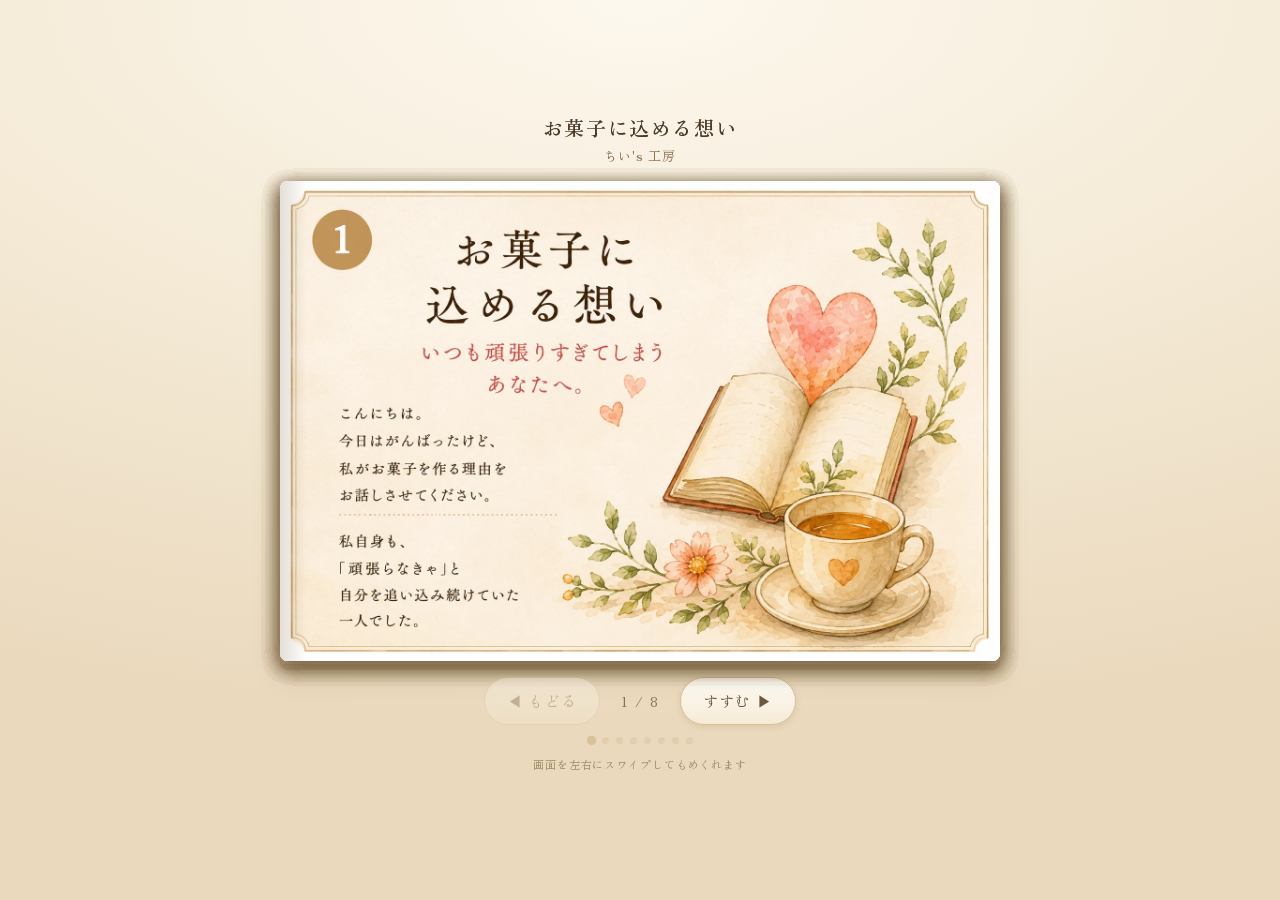
==== ehon/index.html @ 25003cfd "絵本アプリ「お菓子に込める想い」を ehon/ に追加 ちい's工房のストーリー7枚を、ボタン・スワイプ・タップでめくれる 絵本形式にしたページ。リットリンクから開く用。  Co-Authored-B" ====
<!DOCTYPE html>
<html lang="ja">
<head>
<meta charset="UTF-8">
<meta name="viewport" content="width=device-width, initial-scale=1.0, viewport-fit=cover">
<title>お菓子に込める想い｜ちい's工房</title>
<meta property="og:title" content="お菓子に込める想い｜ちい's工房">
<meta property="og:description" content="いつも頑張りすぎてしまうあなたへ。私がお菓子を作る理由をお話しさせてください。">
<meta name="theme-color" content="#f6efe2">
<link rel="preconnect" href="https://fonts.googleapis.com">
<link rel="preconnect" href="https://fonts.gstatic.com" crossorigin>
<link href="https://fonts.googleapis.com/css2?family=Zen+Old+Mincho:wght@400;600&display=swap" rel="stylesheet">
<style>
  :root{
    --paper:#f7efdf;
    --paper-2:#efe3cd;
    --ink:#4a3a28;
    --gold:#b08d57;
    --gold-soft:#d9c199;
    --shadow:rgba(120,95,60,.28);
  }
  *{box-sizing:border-box;-webkit-tap-highlight-color:transparent}
  html,body{margin:0;padding:0;overflow-x:hidden}
  body{
    min-height:100svh;
    background:radial-gradient(120% 80% at 50% 0%, #fdf8ee 0%, #f3e8d3 55%, #ead9bd 100%);
    color:var(--ink);
    font-family:"Zen Old Mincho","Yu Mincho","YuMincho","Hiragino Mincho ProN",serif;
    display:flex;flex-direction:column;align-items:center;justify-content:center;
    padding:14px 10px 18px;
    overflow-x:hidden;
  }

  .head{text-align:center;margin-bottom:10px}
  .head h1{font-size:clamp(15px,4.2vw,20px);font-weight:600;margin:0;letter-spacing:.08em}
  .head p{margin:4px 0 0;font-size:clamp(11px,3vw,13px);color:#8a7351;letter-spacing:.06em}

  /* ===== 本 ===== */
  .stage{
    position:relative;
    width:min(94vw,720px);
    aspect-ratio:1512/1008;   /* 画像の比率（3:2） */
    perspective:1800px;
    margin:6px auto 0;
  }
  /* 本の下に敷く紙の束（厚みの演出） */
  .stage::before{
    content:"";position:absolute;inset:0;border-radius:8px;
    background:var(--paper-2);
    box-shadow:0 10px 26px var(--shadow), 0 2px 0 #e3d3b6, 0 4px 0 #dccaa9, 0 6px 0 #d5c19d;
    transform:translateY(3px);
  }

  .page{
    position:absolute;inset:0;
    transform-origin:left center;
    transform-style:preserve-3d;
    transition:transform .78s cubic-bezier(.62,.03,.35,1);
    border-radius:8px;
    will-change:transform;
  }
  .page.flipped{transform:rotateY(-180deg)}
  .face{
    position:absolute;inset:0;
    backface-visibility:hidden;-webkit-backface-visibility:hidden;
    border-radius:8px;overflow:hidden;
    background:var(--paper);
    box-shadow:0 6px 18px var(--shadow);
  }
  .face img{width:100%;height:100%;object-fit:contain;display:block;background:var(--paper)}
  /* ページの背面（めくった時に見える紙の裏） */
  .face.back{
    transform:rotateY(180deg);
    background:linear-gradient(90deg, rgba(0,0,0,.10), rgba(0,0,0,0) 22%), var(--paper-2);
  }
  /* 綴じ側の影 */
  .face.front::after{
    content:"";position:absolute;left:0;top:0;bottom:0;width:26px;
    background:linear-gradient(90deg, rgba(120,95,60,.20), rgba(120,95,60,0));
    pointer-events:none;
  }

  /* 画像がまだ無いときの案内 */
  .placeholder{
    position:absolute;inset:0;display:none;
    align-items:center;justify-content:center;text-align:center;
    padding:8%;font-size:clamp(11px,2.8vw,14px);line-height:1.9;color:#a08a66;
    background:var(--paper);
  }
  .face.missing .placeholder{display:flex}
  .face.missing img{display:none}

  /* おわりのページ */
  .end{
    position:absolute;inset:0;display:flex;flex-direction:column;
    align-items:center;justify-content:center;gap:14px;text-align:center;
    background:var(--paper);padding:6%;
  }
  .end .mark{font-size:clamp(18px,5vw,26px);letter-spacing:.3em;color:var(--gold)}
  .end .msg{font-size:clamp(12px,3.2vw,16px);line-height:2;color:#6d5940}
  .links{display:flex;flex-wrap:wrap;gap:10px;justify-content:center;margin-top:4px}
  .links a{
    display:inline-block;padding:10px 20px;border-radius:999px;
    border:1px solid var(--gold-soft);color:#7a6242;text-decoration:none;
    font-size:clamp(11px,3vw,14px);background:#fffaf0;letter-spacing:.05em;
  }
  .links a:active{background:#f5ead6}

  /* ===== 操作 ===== */
  .controls{
    display:flex;align-items:center;justify-content:center;gap:14px;
    margin-top:16px;width:min(94vw,720px);
  }
  button.nav{
    font-family:inherit;font-size:clamp(13px,3.4vw,15px);letter-spacing:.08em;
    padding:12px 22px;border-radius:999px;cursor:pointer;
    border:1px solid var(--gold-soft);
    background:linear-gradient(#fffdf7,#f5ead6);
    color:#6d5940;
    box-shadow:0 2px 6px rgba(150,120,80,.18);
    transition:transform .15s ease, opacity .2s ease;
    min-width:104px;
  }
  button.nav:active{transform:translateY(1px)}
  button.nav:disabled{opacity:.32;cursor:default;box-shadow:none}

  .counter{font-size:clamp(11px,3vw,13px);color:#8a7351;letter-spacing:.12em;min-width:52px;text-align:center}

  .dots{display:flex;gap:7px;justify-content:center;margin-top:12px}
  .dots i{
    width:7px;height:7px;border-radius:50%;background:var(--gold-soft);opacity:.45;
    display:block;transition:opacity .25s ease, transform .25s ease;cursor:pointer;
  }
  .dots i.on{opacity:1;transform:scale(1.35)}

  .hint{margin-top:12px;font-size:11px;color:#a08a66;letter-spacing:.08em;text-align:center}

  @media (max-width:480px){
    .controls{gap:8px}
    button.nav{padding:11px 16px;min-width:88px}
  }
</style>
</head>
<body>

<div class="head">
  <h1>お菓子に込める想い</h1>
  <p>ちい's 工房</p>
</div>

<div class="stage" id="stage"></div>

<div class="controls">
  <button class="nav" id="prev">◀ もどる</button>
  <span class="counter" id="counter">1 / 8</span>
  <button class="nav" id="next">すすむ ▶</button>
</div>

<div class="dots" id="dots"></div>
<p class="hint">画面を左右にスワイプしてもめくれます</p>

<script>
/* =========================================================
   ページの設定
   画像は同じフォルダの images/ の中に
   01.png 〜 07.png という名前で入れてください。
   （.jpg にしたい場合は下の EXT を "jpg" に変えてください）
   ========================================================= */
const TOTAL = 7;           // 画像の枚数
const EXTS  = ["webp","png","jpg","jpeg"]; // この順に自動で探します
const HAS_END_PAGE = true; // 最後に「おわり」のページを付けるか

/* 最後のページのボタン。url を入れたものだけ表示されます（空のままなら出ません） */
const LINKS = [
  { label: "Instagram を見る", url: "" },
  { label: "お菓子を見る",     url: "" }
];

const stage = document.getElementById('stage');
const pages = [];
const pageCount = TOTAL + (HAS_END_PAGE ? 1 : 0);

for(let i = 0; i < pageCount; i++){
  const page = document.createElement('div');
  page.className = 'page';

  const front = document.createElement('div');
  front.className = 'face front';

  if(i < TOTAL){
    const num = String(i+1).padStart(2,'0');
    const img = document.createElement('img');
    img.alt = (i+1) + 'ページ目';
    img.loading = i < 2 ? 'eager' : 'lazy';

    /* webp → png → jpg → jpeg の順に、見つかるまで試します */
    let tryIndex = 0;
    img.onerror = function(){
      tryIndex++;
      if(tryIndex < EXTS.length){
        img.src = 'images/' + num + '.' + EXTS[tryIndex];
      }else{
        front.classList.add('missing');
      }
    };
    img.src = 'images/' + num + '.' + EXTS[0];
    front.appendChild(img);

    const ph = document.createElement('div');
    ph.className = 'placeholder';
    ph.innerHTML = num + ' の画像が見つかりません<br>images フォルダに ' + num + '.webp（または .png / .jpg）を入れてください';
    front.appendChild(ph);
  }else{
    const btns = LINKS.filter(function(l){ return l.url; }).map(function(l){
      return '<a href="' + l.url + '" target="_blank" rel="noopener">' + l.label + '</a>';
    }).join('');
    front.innerHTML =
      '<div class="end">' +
        '<div class="mark">お わ り</div>' +
        '<div class="msg">最後まで読んでくださって<br>ありがとうございます。<br>今日もよく頑張りましたね。</div>' +
        (btns ? '<div class="links">' + btns + '</div>' : '') +
      '</div>';
  }

  const back = document.createElement('div');
  back.className = 'face back';

  page.appendChild(front);
  page.appendChild(back);
  page.style.zIndex = pageCount * 2 - i;
  stage.appendChild(page);
  pages.push(page);
}

let current = 0;
const prevBtn = document.getElementById('prev');
const nextBtn = document.getElementById('next');
const counter = document.getElementById('counter');
const dotsBox = document.getElementById('dots');

for(let i = 0; i < pageCount; i++){
  const d = document.createElement('i');
  d.addEventListener('click', function(){ goTo(i); });
  dotsBox.appendChild(d);
}
const dots = Array.prototype.slice.call(dotsBox.children);

function render(){
  pages.forEach(function(p, i){
    const flipped = i < current;
    p.classList.toggle('flipped', flipped);
    p.style.zIndex = flipped ? i : pageCount * 2 - i;
  });
  counter.textContent = (current + 1) + ' / ' + pageCount;
  prevBtn.disabled = current === 0;
  nextBtn.disabled = current === pageCount - 1;
  dots.forEach(function(d, i){ d.classList.toggle('on', i === current); });
}

function goTo(n){
  current = Math.max(0, Math.min(pageCount - 1, n));
  render();
}
function next(){ goTo(current + 1); }
function prev(){ goTo(current - 1); }

nextBtn.addEventListener('click', next);
prevBtn.addEventListener('click', prev);

/* キーボード（パソコン用） */
document.addEventListener('keydown', function(e){
  if(e.key === 'ArrowRight' || e.key === ' ') next();
  if(e.key === 'ArrowLeft') prev();
});

/* スワイプ（スマホ用） */
let sx = 0, sy = 0, tracking = false;
stage.addEventListener('touchstart', function(e){
  sx = e.touches[0].clientX; sy = e.touches[0].clientY; tracking = true;
}, {passive:true});
stage.addEventListener('touchend', function(e){
  if(!tracking) return;
  tracking = false;
  const dx = e.changedTouches[0].clientX - sx;
  const dy = e.changedTouches[0].clientY - sy;
  if(Math.abs(dx) > 45 && Math.abs(dx) > Math.abs(dy)){
    if(dx < 0){ next(); } else { prev(); }
  }
}, {passive:true});

/* ページをタップしてもめくれる（右半分＝すすむ／左半分＝もどる） */
stage.addEventListener('click', function(e){
  if(e.target.closest('a')) return;
  const r = stage.getBoundingClientRect();
  if((e.clientX - r.left) > r.width / 2){ next(); } else { prev(); }
});

render();
</script>
</body>
</html>
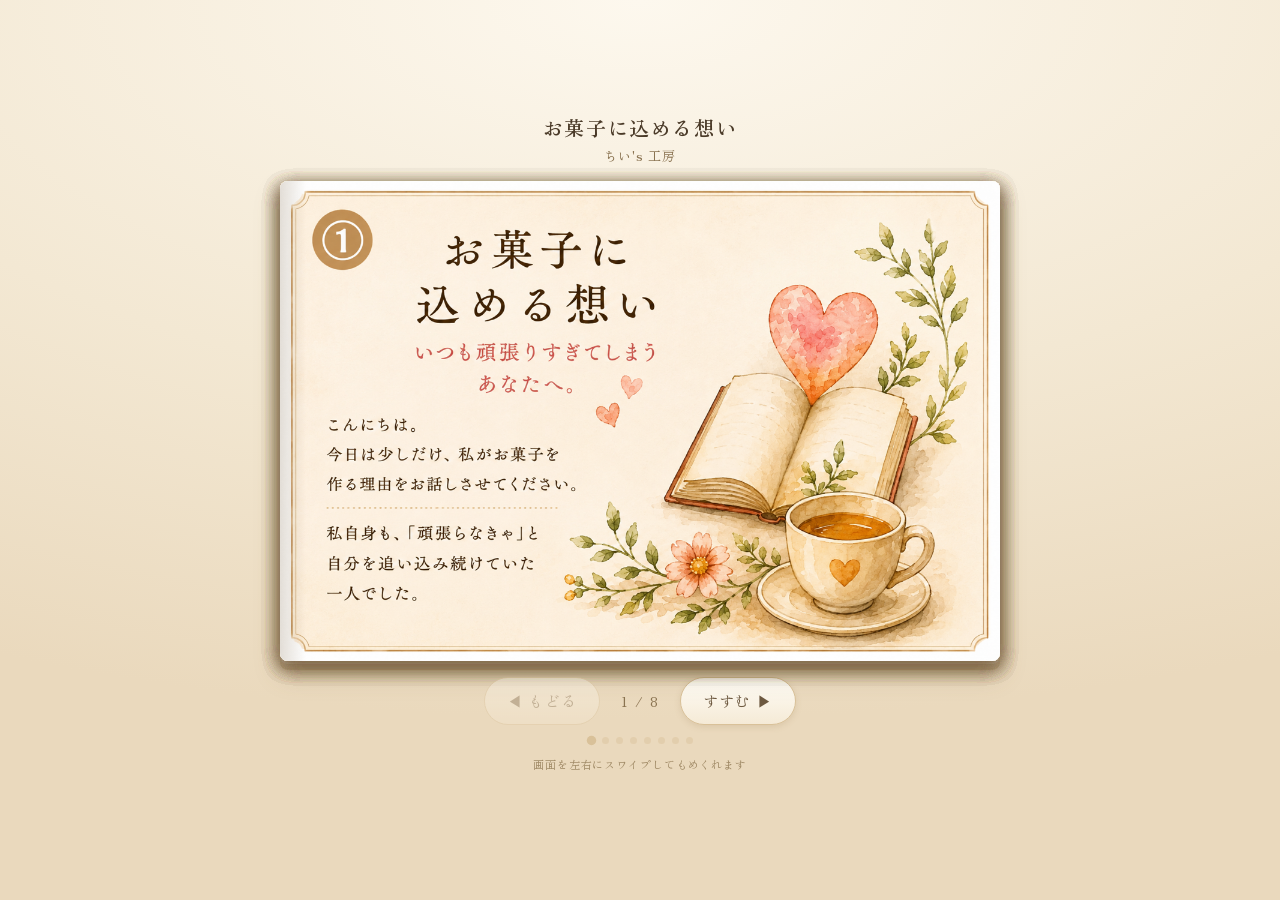
==== commit 87bbb7df: "絵本の1ページ目と7ページ目を指定画像に差し替え" ====
--- a/ehon/index.html
+++ b/ehon/index.html
@@ -191,7 +191,6 @@
     const num = String(i+1).padStart(2,'0');
     const img = document.createElement('img');
     img.alt = (i+1) + 'ページ目';
-    img.loading = i < 2 ? 'eager' : 'lazy';
 
     /* webp → png → jpg → jpeg の順に、見つかるまで試します */
     let tryIndex = 0;
@@ -203,7 +202,8 @@
         front.classList.add('missing');
       }
     };
-    img.src = 'images/' + num + '.' + EXTS[0];
+    const replacementImages = { '01': '01-20260908.png', '07': '07-20260908.png' };
+    img.src = 'images/' + (replacementImages[num] || num + '.' + EXTS[0]);
     front.appendChild(img);
 
     const ph = document.createElement('div');
